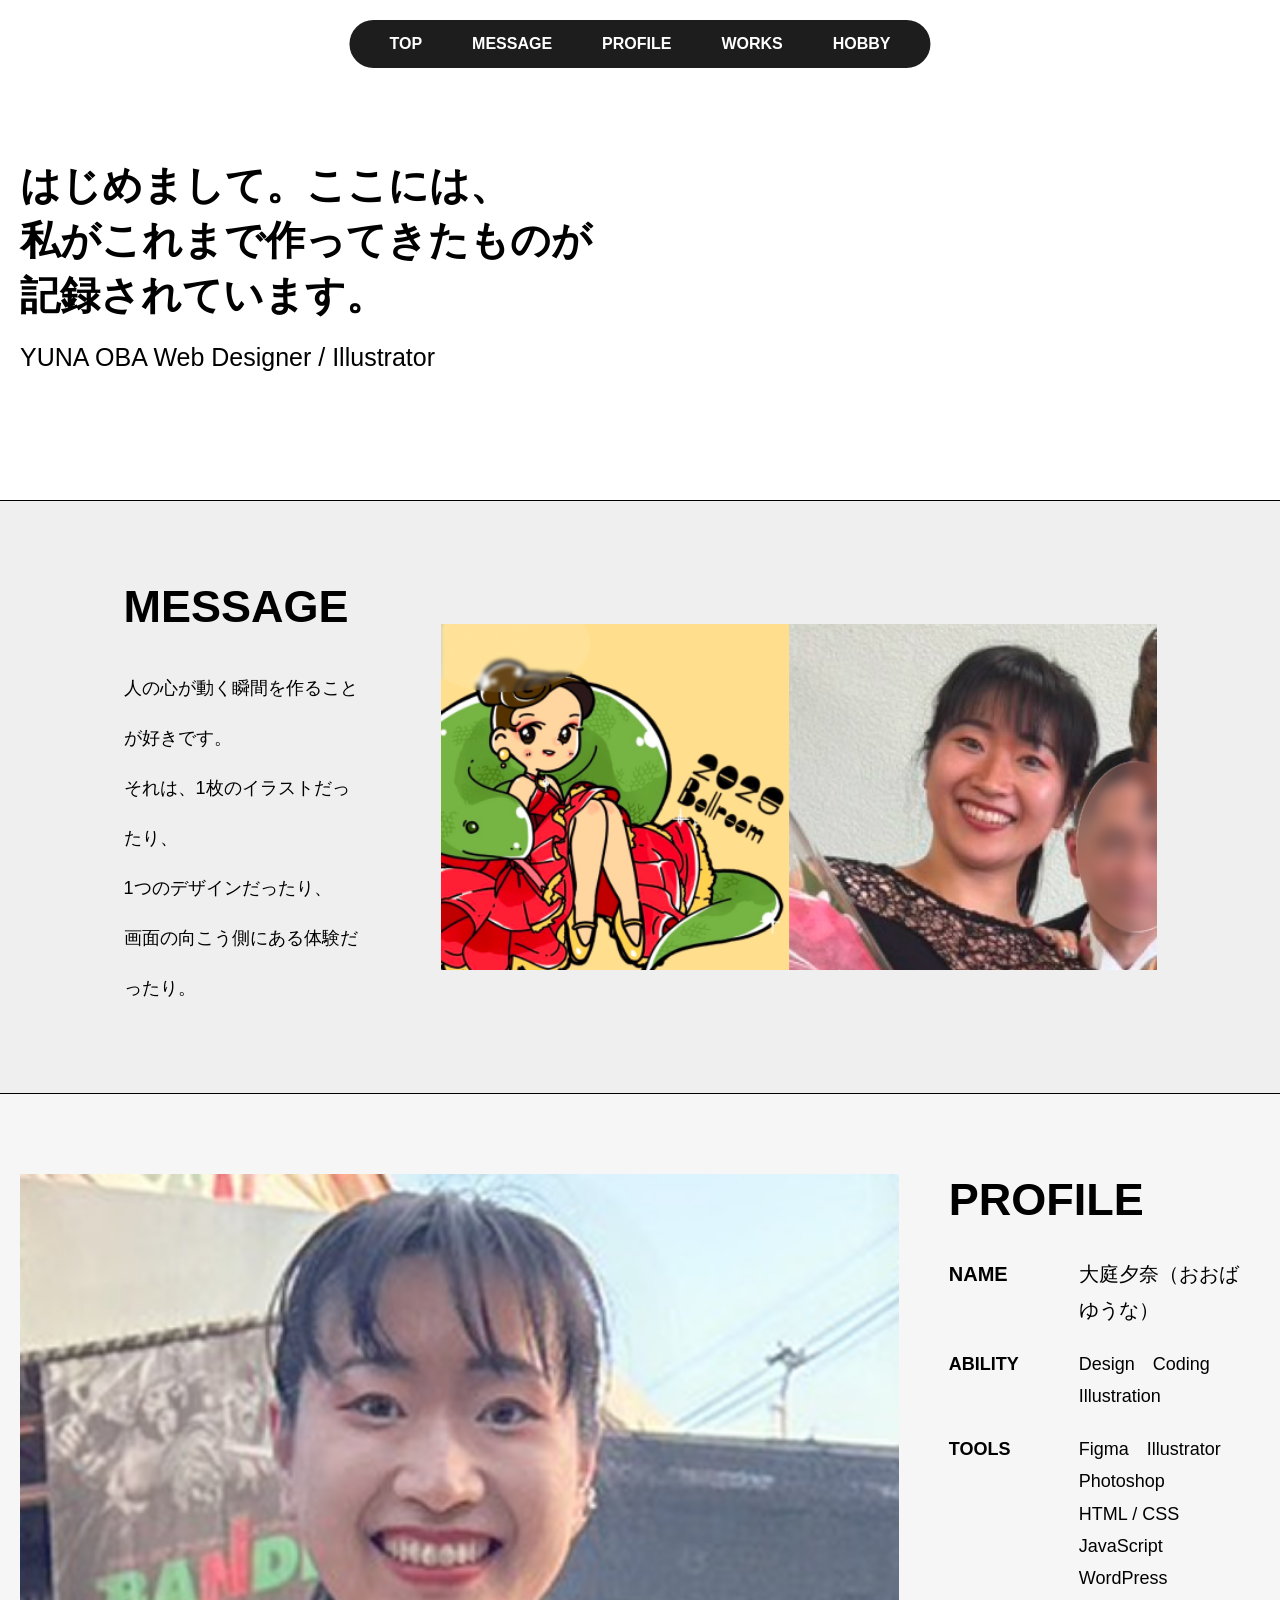
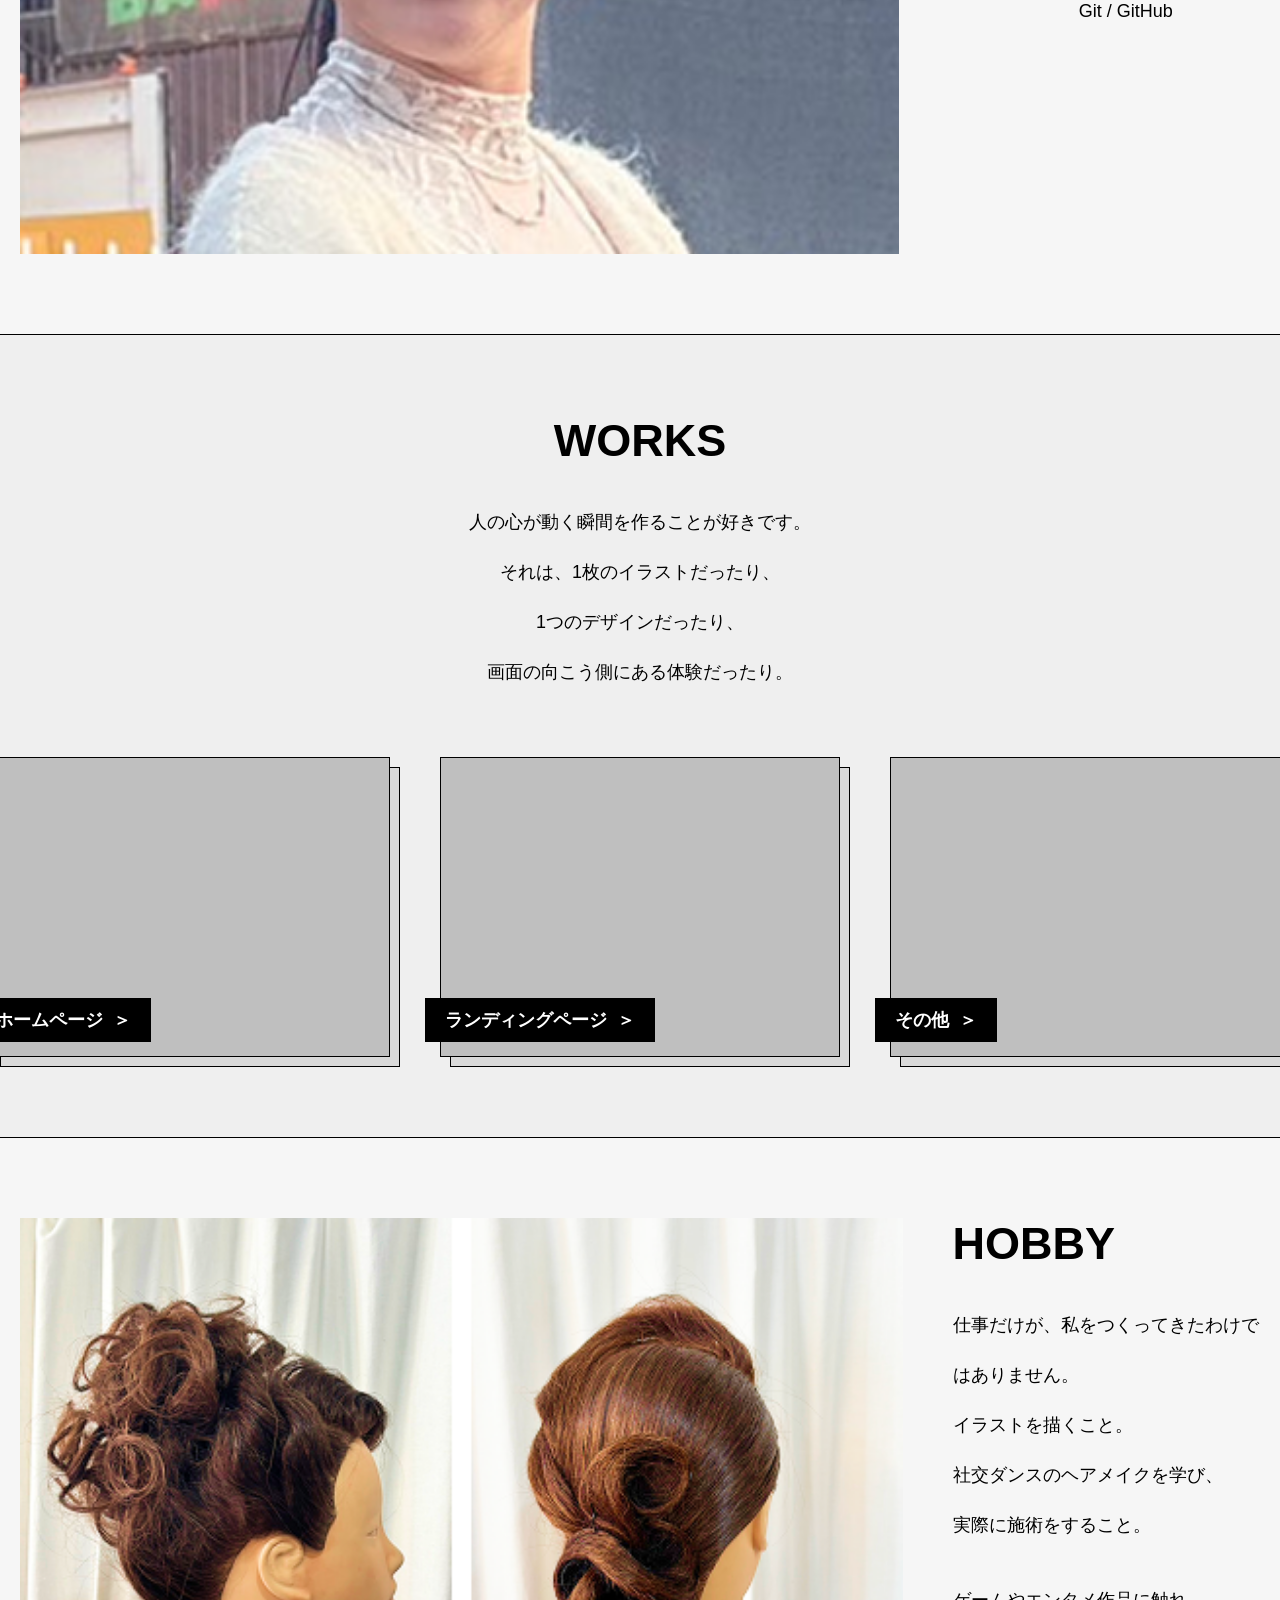
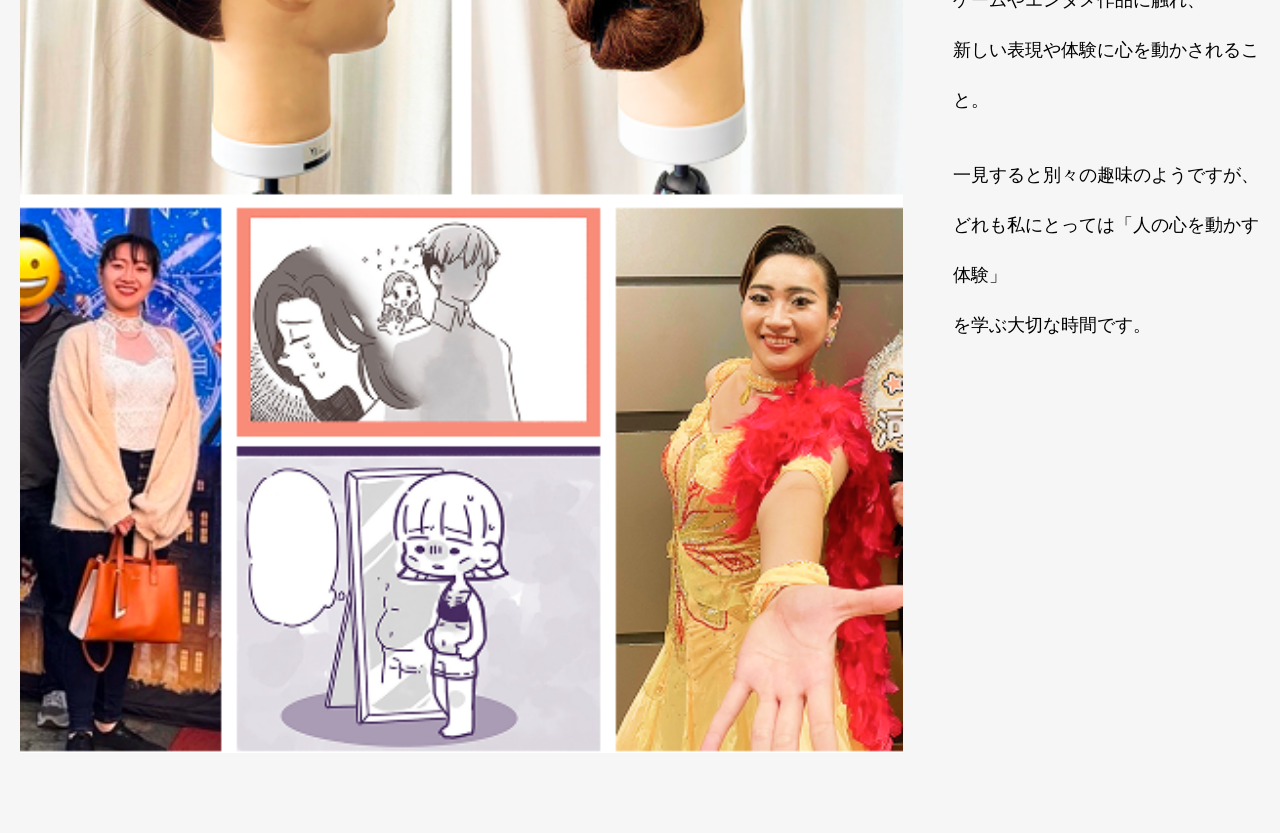
==== index.html @ e1f3a9a3 "Add files via upload" ====
<!DOCTYPE html>
<html lang="ja">
<head>
    <meta charset="UTF-8">
    <meta name="viewport" content="width=device-width, initial-scale=1.0">
    <link rel="stylesheet" href="css/style.css">
    <link rel="preconnect" href="https://fonts.googleapis.com">
    <link rel="preconnect" href="https://fonts.gstatic.com" crossorigin>
    <title>大庭夕奈のポートフォリオ</title>
</head>
<body>
        <header>
            <div class="container">
                <div class="global-menu">
                    <div class="flex">
                        <a href="index.html">TOP</a>
                        <a href="#MESSAGE">MESSAGE</a>
                        <a href="#PROFILE">PROFILE</a>
                        <a href="#WORKS">WORKS</a>
                        <a href="#HOBBY">HOBBY</a>
                    </div>
                </div>

                <div class="hero-text">
                    <h1>
                        はじめまして。ここには、<br>
                        私がこれまで作ってきたものが<br>
                        記録されています。
                    </h1>

                    <p>YUNA OBA Web Designer / Illustrator</p>
                </div>
            </div>
        </header>

        <section class="type-one message" id="MESSAGE">
            <div class="container">
                <div class="flex">
                    <div>
                        <h2>MESSAGE</h2>
                        <p>人の心が動く瞬間を作ることが好きです。<br>
                        それは、1枚のイラストだったり、<br>
                        1つのデザインだったり、<br>
                        画面の向こう側にある体験だったり。
                        </p>
                    </div>
                 <img src="img/MESSAGE.png" alt="">
                </div>
            </div>
        </section>

        <section class="type-two profile" id="PROFILE">
            <div class="container">
                <div class="flex">
                    <img src="img/PROFILE.png" alt="">
                    <div>
                        <h2>PROFILE</h2>
                       <div class="flex-profile">

                        <div class="profile-item">
                            <div class="title large">NAME</div>
                            <div class="text name">大庭夕奈（おおば ゆうな）</div>
                        </div>

                        <div class="profile-item">
                            <div class="title">ABILITY</div>
                            <div class="text">
                                Design　Coding　Illustration
                            </div>
                        </div>

                        <div class="profile-item">
                            <div class="title">TOOLS</div>
                            <div class="text">
                                Figma　Illustrator　Photoshop<br>
                                HTML / CSS　JavaScript　WordPress<br>
                                Git / GitHub
                            </div>
                        </div>

                    </div>
                    </div>
                </div>
            </div>
        </section>

  <section class="type-one works" id="WORKS">
    <div class="container">
        <h2>WORKS</h2>

        <p>
            人の心が動く瞬間を作ることが好きです。<br>
            それは、1枚のイラストだったり、<br>
            1つのデザインだったり、<br>
            画面の向こう側にある体験だったり。
        </p>

        <div class="works-list">

            <div class="work-item">
                <div class="shadow"></div>
                <div class="image"></div>
                <a href="hp.html" class="label">
                    <span>ホームページ</span>
                    <span>＞</span>
                </a>
            </div>

            <div class="work-item">
                <div class="shadow"></div>
                <div class="image"></div>
                <a href="lp.html" class="label">
                    <span>ランディングページ</span>
                    <span>＞</span>
                </a>
            </div>

            <div class="work-item">
                <div class="shadow"></div>
                <div class="image"></div>
                <a href="others.html" class="label">
                    <span>その他</span>
                    <span>＞</span>
                </a>
            </div>

        </div>
    </div>
</section>

        <section class="type-two hobby" id="HOBBY">
            <div class="container">
                <div class="flex">
                    <img src="img/HOBBY.png" alt="">
                    <div class="column">
                        <h2>HOBBY</h2>
                        <div class="hobby-text">
                        <p>仕事だけが、私をつくってきたわけではありません。<br>
                        イラストを描くこと。<br>
                        社交ダンスのヘアメイクを学び、<br>
                        実際に施術をすること。
                        </p>
                        <p>ゲームやエンタメ作品に触れ、<br>
                        新しい表現や体験に心を動かされること。
                        </p>
                        <p>一見すると別々の趣味のようですが、<br>
                        どれも私にとっては「人の心を動かす体験」<br>
                        を学ぶ大切な時間です。
                        </p>
                        <!--
                        <p>ここには、仕事とは少し違う角度から積み重ねてきた、<br>
                            もう一つの記録を残しています。</p>-->
                        </div>
                    </div>
                </div>
            </div>
        </section>
</body>
</html>
---- css/style.css ----
@charset "UTF-8";
/* デフォルト */
/* レスポンシブ設定 */
html {
  scroll-behavior: smooth;
}

@media screen and (min-width: 321px) {
  .ssp {
    display: none;
  }
}
@media screen and (min-width: 541px) {
  .sp {
    display: none;
  }
}
@media screen and (max-width: 540px) {
  .pc {
    display: none;
  }
}
@media screen and (min-width: 769px) {
  .tb {
    display: none;
  }
}
@media screen and (max-width: 768px) {
  .nb {
    display: none;
  }
}
/* リセットCSS */
* {
  margin: 0;
  padding: 0;
  box-sizing: border-box;
}

img {
  display: block;
  width: 100%;
  margin: auto;
}

.container {
  position: relative;
  max-width: 1240px;
  width: 100%;
  margin: auto;
}

body {
  position: relative;
  font-family: "Noto Sans JP", sans-serif;
  font-optical-sizing: auto;
  font-weight: normal;
  font-style: normal;
}

a {
  text-decoration: none;
  color: #1d1d1d;
}

header {
  padding-top: 30px;
  height: 500px;
}
header .container {
  height: 100%;
  display: flex;
  flex-direction: column;
}
header .global-menu {
  position: fixed;
  top: 20px;
  left: 50%;
  transform: translateX(-50%);
  width: -moz-fit-content;
  width: fit-content;
  background-color: #1d1d1d;
  padding: 15px 40px;
  border-radius: 100px;
  font-weight: bold;
  z-index: 1000;
}
header .global-menu a {
  color: white;
}
header .global-menu .flex {
  display: flex;
  justify-content: center;
  gap: 50px;
}
header .hero-text {
  flex: 1;
  display: flex;
  flex-direction: column;
  justify-content: center;
}
header h1 {
  font-size: 40px;
}
header p {
  font-size: 25px;
  margin-top: 20px;
}

section {
  padding: 80px 0;
}
section h2 {
  font-size: 45px;
  margin-bottom: 30px;
}
section p {
  font-size: 18px;
  line-height: 50px;
}

.type-one {
  background-color: #EFEFEF;
  border-top: #000000 1px solid;
}

.type-two {
  background-color: #F6F6F6;
  border-top: #000000 1px solid;
}

.flex {
  display: flex;
  gap: 50px;
}

.column {
  flex-direction: column;
  gap: 25px;
}

.works {
  text-align: center;
}
.works .container {
  max-width: 100vw;
  padding: 0px 50px;
}
.works .works-list {
  margin-top: 60px;
  display: grid;
  grid-template-columns: repeat(3, 400px);
  gap: 80px 50px;
  justify-content: center;
}
.works .work-item {
  width: 400px;
  height: 300px;
  position: relative;
}
.works .shadow {
  position: absolute;
  top: 10px;
  left: 10px;
  width: 400px;
  height: 300px;
  background: #D9D9D9;
  border: 1px solid #000;
  z-index: 1;
}
.works .image {
  position: absolute;
  width: 400px;
  height: 300px;
  background: #bfbfbf;
  border: 1px solid #000;
  z-index: 2;
}
.works .label {
  position: absolute;
  left: -15px;
  bottom: 15px;
  display: flex;
  align-items: center;
  gap: 10px;
  padding: 10px 20px;
  background: #000;
  color: #fff;
  font-size: 18px;
  font-weight: bold;
  z-index: 3;
}

.profile .flex-profile {
  display: flex;
  flex-direction: column;
  gap: 20px;
}
.profile .profile-item {
  display: grid;
  grid-template-columns: 100px 1fr;
  -moz-column-gap: 30px;
       column-gap: 30px;
  align-items: baseline;
}
.profile .title {
  font-size: 18px;
  font-weight: bold;
}
.profile .title.large {
  font-size: 20px;
}
.profile .text {
  font-size: 18px;
  line-height: 1.8;
}
.profile .text.name {
  font-size: 20px;
}

.message .container {
  display: flex;
  justify-content: center;
}
.message .container .flex {
  display: flex;
  align-items: center;
  gap: 80px;
  width: -moz-fit-content;
  width: fit-content;
}
.message .container .img {
  width: 500px;
  height: 300px;
}

.hobby .hobby-text {
  display: flex;
  flex-direction: column;
  gap: 25px;
}

@media screen and (max-width:540px) {
  /* ----------------
      共通
  ---------------- */
  .container {
    width: calc(100% - 40px);
  }
  section {
    padding: 60px 0;
  }
  section h2 {
    font-size: 32px;
  }
  section p {
    font-size: 16px;
    line-height: 1.8;
  }
  /* ----------------
      HEADER
  ---------------- */
  header {
    height: auto;
    min-height: 100vh;
    padding-top: 90px;
  }
  header h1 {
    font-size: 26px;
    line-height: 1.5;
  }
  header p {
    font-size: 18px;
  }
  header .global-menu {
    width: calc(100% - 20px);
    padding: 12px 15px;
  }
  header .global-menu .flex {
    justify-content: space-between;
    gap: 0;
  }
  header .global-menu .flex a {
    font-size: 12px;
  }
  /* ----------------
      黒い画像
  ---------------- */
  .img {
    width: 100% !important;
    max-width: 100%;
    height: 250px;
  }
  /* ----------------
      MESSAGE
  ---------------- */
  .message .container .flex {
    flex-direction: column;
    gap: 0px;
  }
  /* ----------------
      PROFILE
  ---------------- */
  .profile .text {
    font-size: 16px;
  }
  .profile .flex {
    flex-direction: column;
    gap: 40px;
  }
  .profile .profile-item {
    grid-template-columns: 80px 1fr;
    -moz-column-gap: 20px;
         column-gap: 20px;
  }
  /* ----------------
      WORKS
  ---------------- */
  .works .container {
    width: 100%;
    max-width: 100%;
    padding: 0;
  }
  .works .works-list {
    grid-template-columns: 1fr;
    gap: 60px;
    padding: 0 20px;
  }
  .works .work-item,
  .works .image,
  .works .shadow {
    width: 100%;
    max-width: 400px;
  }
  .works .work-item {
    margin: 0 auto;
  }
  /* ----------------
      HOBBY
  ---------------- */
  .hobby .flex {
    flex-direction: column;
    gap: 40px;
  }
}/*# sourceMappingURL=style.css.map */
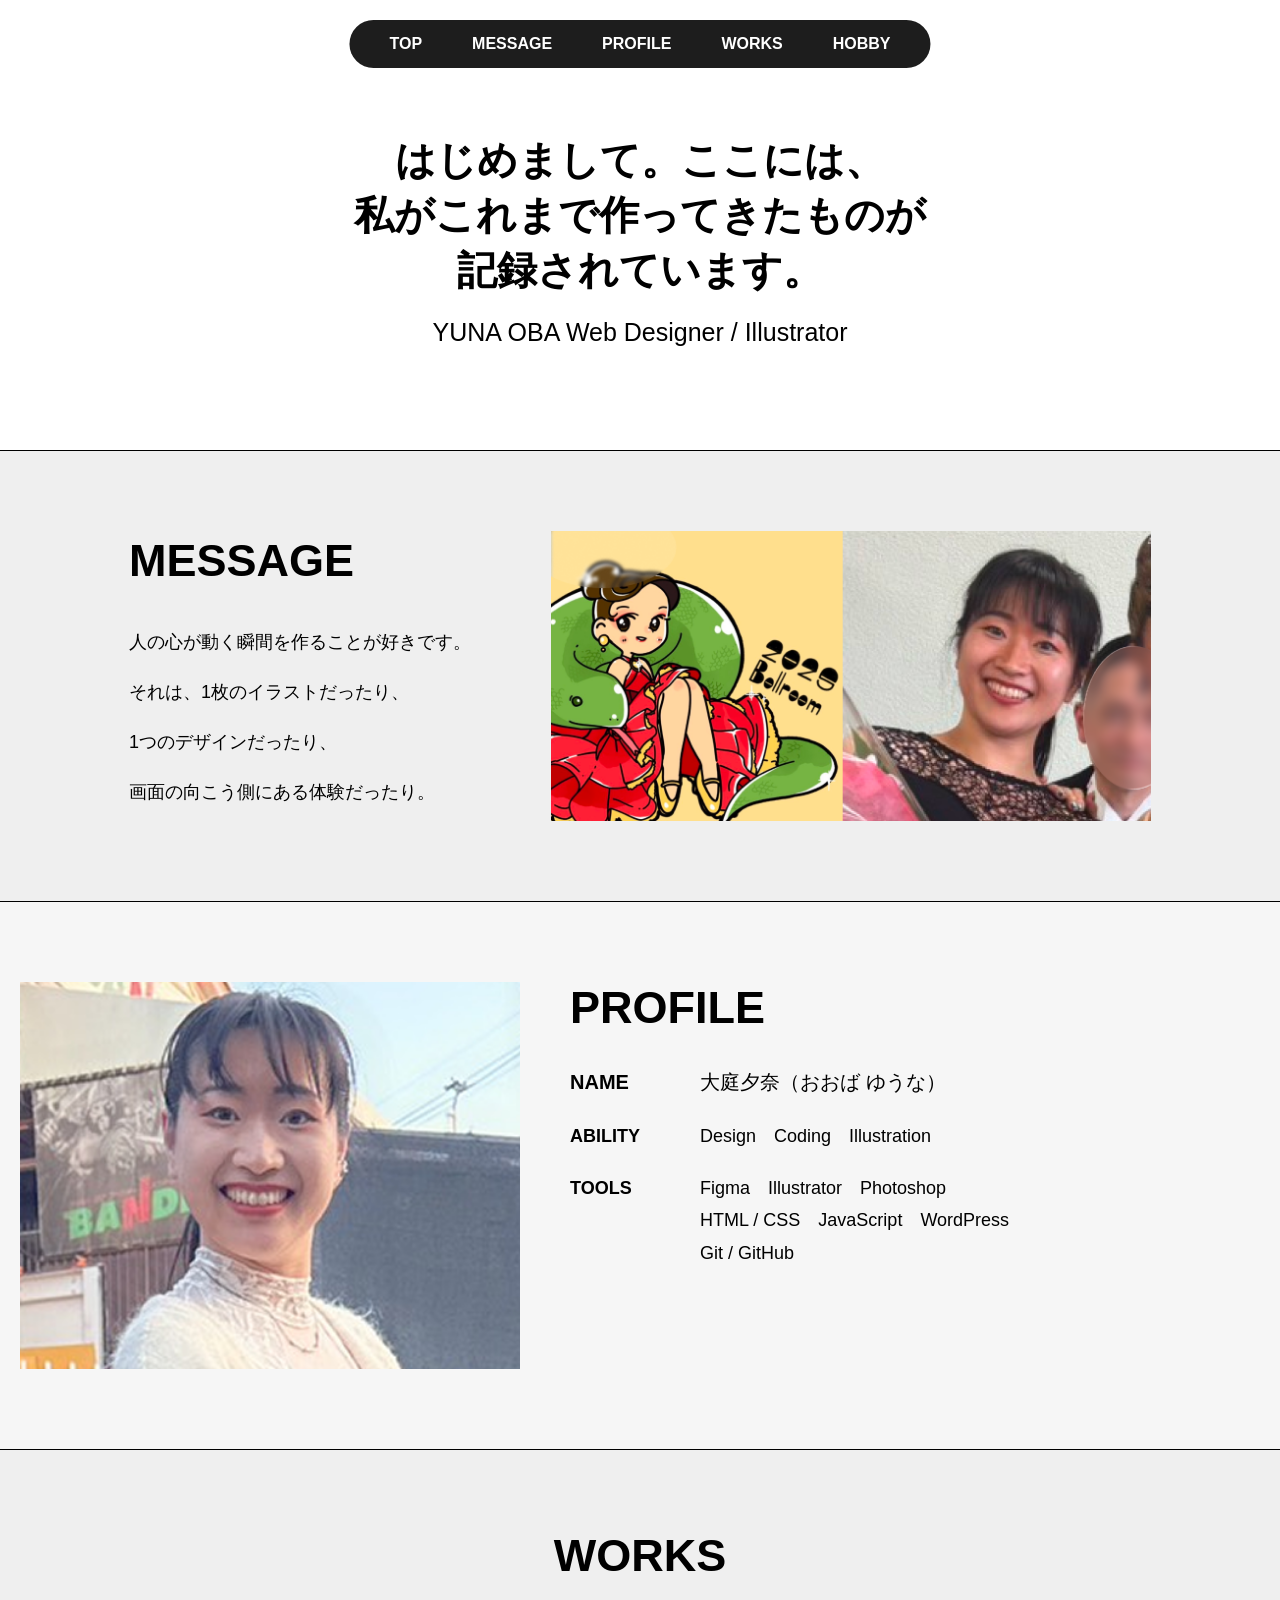
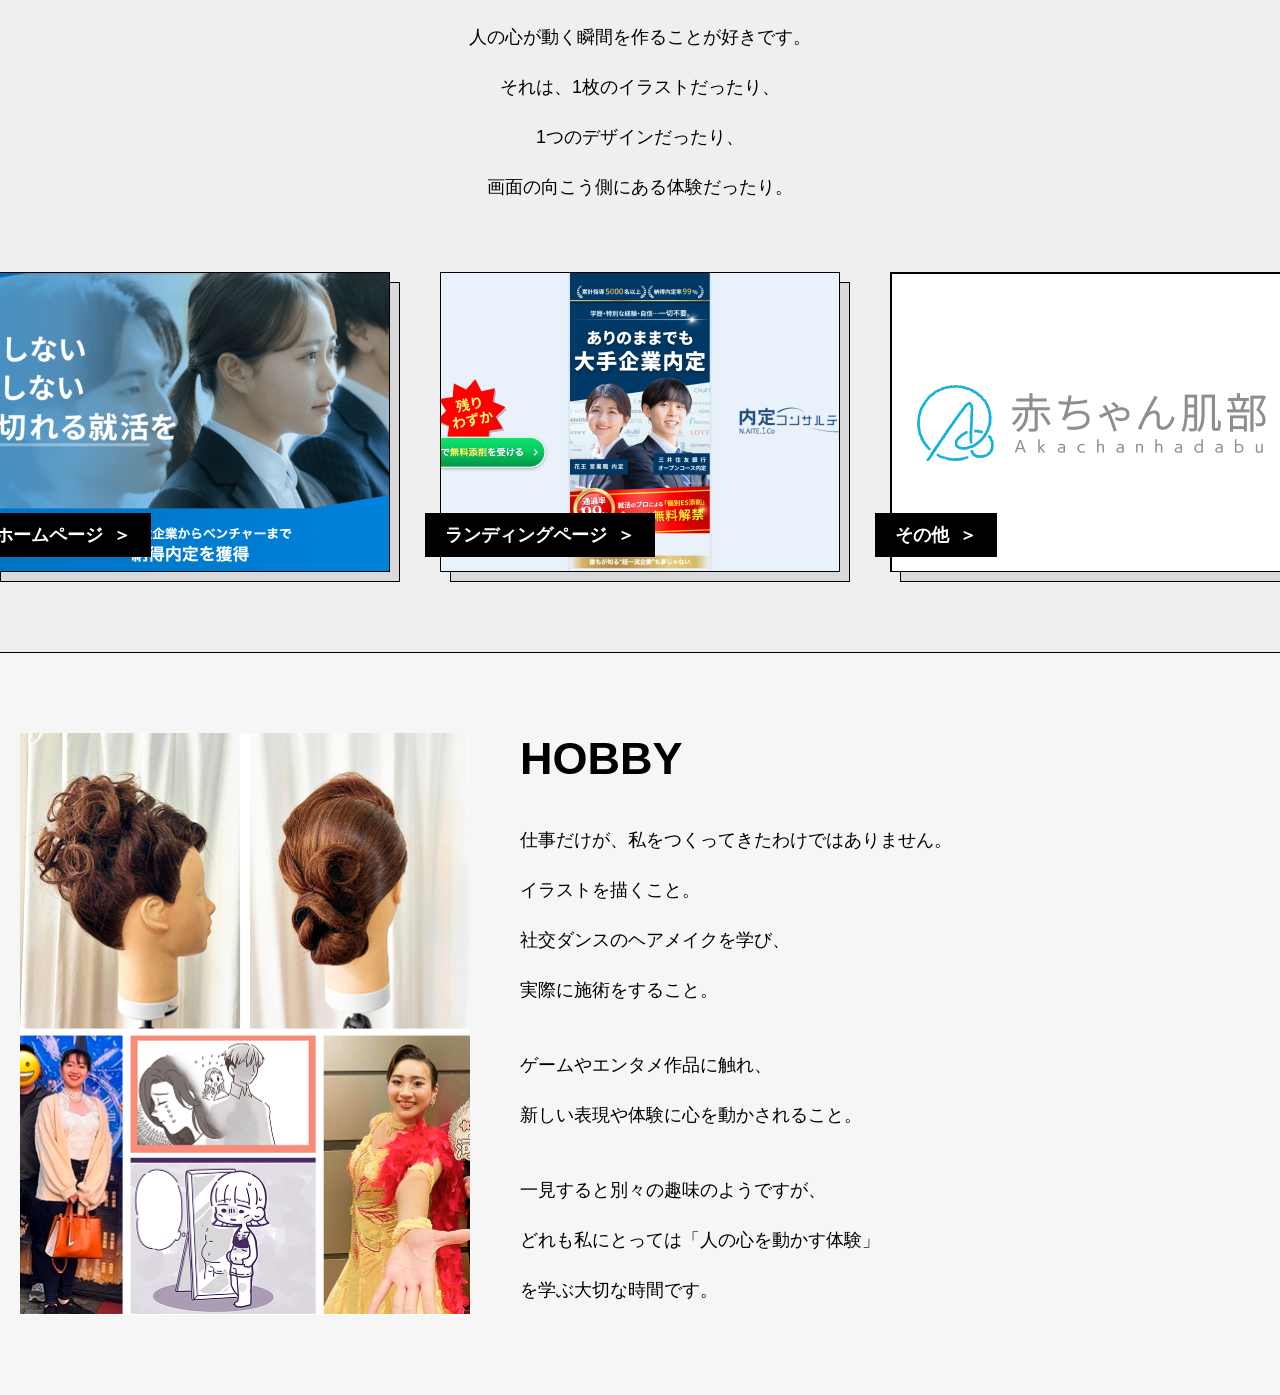
==== commit 5b1a6bd2: "Add files via upload" ====
--- a/index.html
+++ b/index.html
@@ -44,7 +44,7 @@
                         画面の向こう側にある体験だったり。
                         </p>
                     </div>
-                 <img src="img/MESSAGE.png" alt="">
+                 <img src="img/MESSAGE.png" alt="イラストと大庭夕奈" class="illustration">
                 </div>
             </div>
         </section>
@@ -52,7 +52,7 @@
         <section class="type-two profile" id="PROFILE">
             <div class="container">
                 <div class="flex">
-                    <img src="img/PROFILE.png" alt="">
+                    <img src="img/PROFILE.png" alt="自己紹介" class="profile-img">
                     <div>
                         <h2>PROFILE</h2>
                        <div class="flex-profile">
@@ -99,7 +99,7 @@
 
             <div class="work-item">
                 <div class="shadow"></div>
-                <div class="image"></div>
+                <div class="image hp-img"></div>
                 <a href="hp.html" class="label">
                     <span>ホームページ</span>
                     <span>＞</span>
@@ -108,7 +108,7 @@
 
             <div class="work-item">
                 <div class="shadow"></div>
-                <div class="image"></div>
+                <div class="image lp-img"></div>
                 <a href="lp.html" class="label">
                     <span>ランディングページ</span>
                     <span>＞</span>
@@ -117,7 +117,7 @@
 
             <div class="work-item">
                 <div class="shadow"></div>
-                <div class="image"></div>
+                <div class="image others-img"></div>
                 <a href="others.html" class="label">
                     <span>その他</span>
                     <span>＞</span>
@@ -131,11 +131,11 @@
         <section class="type-two hobby" id="HOBBY">
             <div class="container">
                 <div class="flex">
-                    <img src="img/HOBBY.png" alt="">
+                    <img src="img/HOBBY.png" alt="趣味" class="hobby-img">
                     <div class="column">
                         <h2>HOBBY</h2>
                         <div class="hobby-text">
-                        <p>仕事だけが、私をつくってきたわけではありません。<br>
+                        <p>仕事だけが、<br class="sp">私をつくってきたわけではありません。<br><br class="sp">
                         イラストを描くこと。<br>
                         社交ダンスのヘアメイクを学び、<br>
                         実際に施術をすること。
--- a/css/style.css
+++ b/css/style.css
@@ -40,7 +40,7 @@
 img {
   display: block;
   width: 100%;
-  margin: auto;
+  height: auto;
 }
 
 .container {
@@ -65,7 +65,7 @@
 
 header {
   padding-top: 30px;
-  height: 500px;
+  height: 450px;
 }
 header .container {
   height: 100%;
@@ -101,10 +101,12 @@
 }
 header h1 {
   font-size: 40px;
+  text-align: center;
 }
 header p {
   font-size: 25px;
   margin-top: 20px;
+  text-align: center;
 }
 
 section {
@@ -172,9 +174,17 @@
   position: absolute;
   width: 400px;
   height: 300px;
-  background: #bfbfbf;
   border: 1px solid #000;
   z-index: 2;
+}
+.works .image.hp-img {
+  background-image: url(../img/hp1.png);
+}
+.works .image.lp-img {
+  background-image: url(../img/lp1.png);
+}
+.works .image.others-img {
+  background-image: url(../img/rogo.png);
 }
 .works .label {
   position: absolute;
@@ -191,30 +201,33 @@
   z-index: 3;
 }
 
-.profile .flex-profile {
+.profile .container .profile-img {
+  max-width: 500px;
+}
+.profile .container .flex-profile {
   display: flex;
   flex-direction: column;
   gap: 20px;
 }
-.profile .profile-item {
+.profile .container .profile-item {
   display: grid;
   grid-template-columns: 100px 1fr;
   -moz-column-gap: 30px;
        column-gap: 30px;
   align-items: baseline;
 }
-.profile .title {
+.profile .container .title {
   font-size: 18px;
   font-weight: bold;
 }
-.profile .title.large {
+.profile .container .title.large {
   font-size: 20px;
 }
-.profile .text {
+.profile .container .text {
   font-size: 18px;
   line-height: 1.8;
 }
-.profile .text.name {
+.profile .container .text.name {
   font-size: 20px;
 }
 
@@ -229,11 +242,14 @@
   width: -moz-fit-content;
   width: fit-content;
 }
-.message .container .img {
-  width: 500px;
-  height: 300px;
-}
-
+.message .container .illustration {
+  max-width: 600px;
+}
+
+.hobby .hobby-img {
+  width: 450px;
+  height: auto;
+}
 .hobby .hobby-text {
   display: flex;
   flex-direction: column;
@@ -262,8 +278,8 @@
   ---------------- */
   header {
     height: auto;
-    min-height: 100vh;
     padding-top: 90px;
+    padding-bottom: 30px;
   }
   header h1 {
     font-size: 26px;
@@ -297,6 +313,9 @@
   .message .container .flex {
     flex-direction: column;
     gap: 0px;
+  }
+  .message .illustration {
+    margin-top: 30px;
   }
   /* ----------------
       PROFILE
@@ -338,6 +357,9 @@
   /* ----------------
       HOBBY
   ---------------- */
+  .hobby .hobby-img {
+    width: 90vw;
+  }
   .hobby .flex {
     flex-direction: column;
     gap: 40px;
